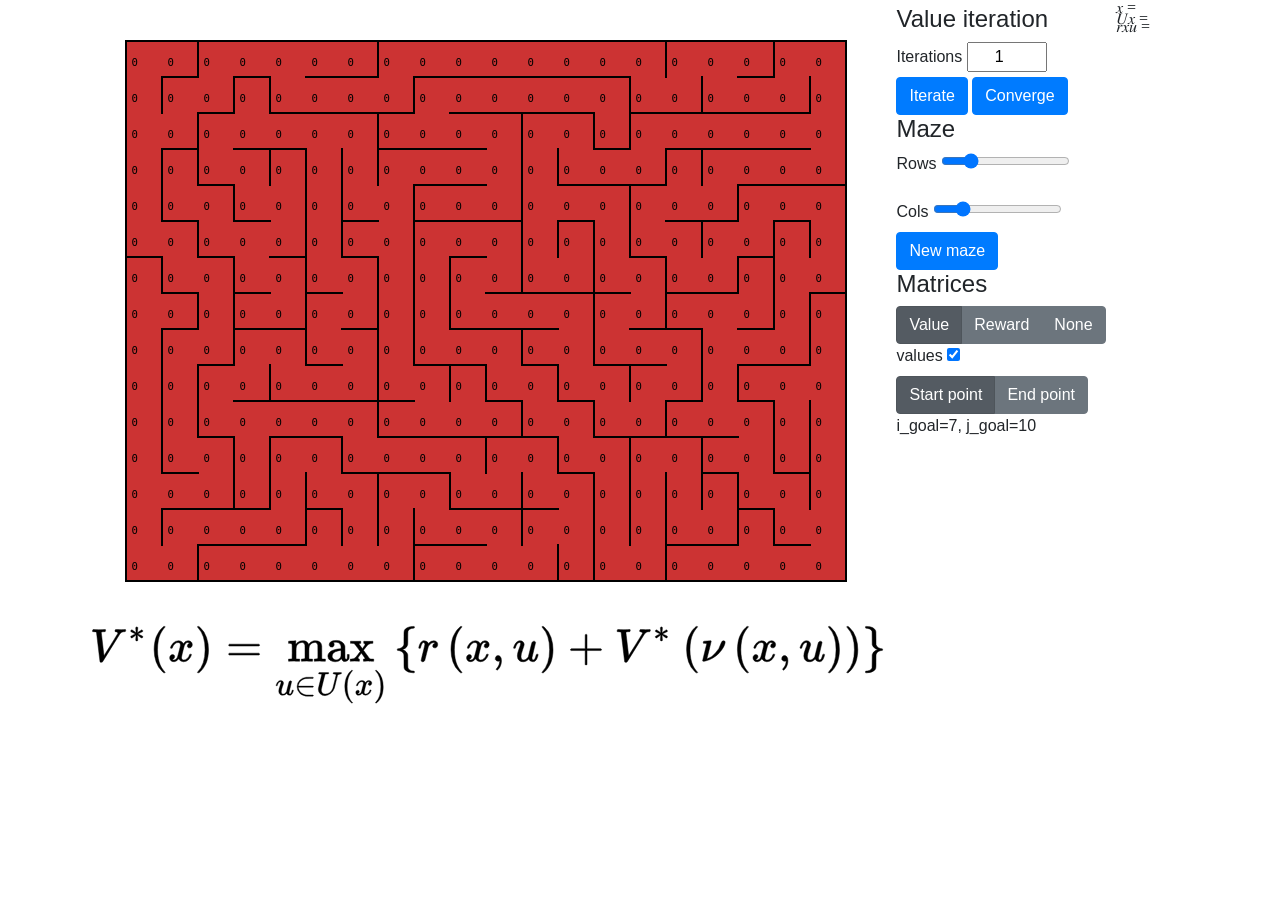
==== discrete_problems/index.html @ 03887115 "Ajout du de la mtable." ====
<!DOCTYPE html>
<html lang="fr">
  <head>
    <meta charset="UTF-8">
    <link rel="stylesheet" href="index.css">
	<link rel="stylesheet"
		  href="https://maxcdn.bootstrapcdn.com/bootstrap/4.0.0/css/bootstrap.min.css"
		  integrity="sha384-Gn5384xqQ1aoWXA+058RXPxPg6fy4IWvTNh0E263XmFcJlSAwiGgFAW/dAiS6JXm"
		  crossorigin="anonymous">
    <title>Discrete problems</title>
  </head>
  <body>
    <main class="container">
	  <section id="first_section" class="float-left">
		<canvas id="main_canvas" width="640px" height="480px"></canvas>
		<img src="bellman_equation3.svg" alt="Bellman's equation">
	  </section>
	  <section class="float-left">
		<h4>Value iteration</h4>
		<form>
		  <div>
			<label for="iteration_number_input">Iterations</label>
			<input type="number" id="iteration_number_input" min="1" max="10000" value="1">
		  </div>
		  <button type="submit" id="iteration_button"
				  class="btn btn-primary">
			Iterate
		  </button>
		  <button type="submit" id="converge_button"
				  class="btn btn-primary">
			Converge
		  </button>
		</form>
		<h4>Maze</h4>
		<form>
		  <div class="form-group">
			<label for="rows_input">Rows</label>
			<input type="range" id="rows_input" min="1" max="100" value="20">
		  </div>
		  <div>
			<label for="cols_input">Cols</label>
			<input type="range" id="cols_input" min="1" max="100" value="20">
		  </div>
		  <button type="submit" class="btn btn-primary" id="new_maze_button">New maze</button>
		</form>
		<h4>Matrices</h4>
		<form id="matrices_options_group">
		  <div class="btn-group btn-group-toggle" data-toggle="buttons">
			<label class="btn btn-secondary active">
			  <input type="radio" name="matrices_options" id="value_option" checked> Value
			</label>
			<label class="btn btn-secondary">
			  <input type="radio" name="matrices_options" id="reward_option" > Reward
			</label>
			<label class="btn btn-secondary">
			  <input type="radio" name="matrices_options" id="none_option" > None
			</label>
		  </div>
		</form>
		<div>
		  <label for="draw_checked_input">values</label>
		  <input type="checkbox" id="draw_checked_input"
				 autocomplete="off" checked >
		</div>
		<form id="mouse_options_group">
		  <div class="btn-group btn-group-toggle" data-toggle="buttons">
			<label class="btn btn-secondary active">
			  <input type="radio" name="mouse_options"
					 id="start_point_option" checked >
			  Start point
			</label>
			<label class="btn btn-secondary">
			  <input type="radio" name="mouse_options"
					 id="end_point_option" >
			  End point
			</label>
		  </div>
		</form>
		<p>i_goal=<span id="i_goal">?</span>, j_goal=<span id="j_goal">?</span></p>
	  </section>
	  <section class="float-left">
		<math>
		  <mtable>
			<mtr>
			  <mrow>
				<mi>x</mi>
				<mo>=</mo>
				<mfenced open="(" close=")" separator=",">
				  <mi id="mi_i_mouse">
				  </mi>
				  <mi id="mi_j_mouse">
				  </mi>
				</mfenced>
			  </mrow>
			</mtr>
			<mtr>
			  <mrow>
				<mrow>
				  <mi>U</mi>
				  <mo>&#x2061;<!--FUNCTION APPLICATION--></mo>
				  <mfenced open="(" close=")" separator=",">
					<mi>x</mi>
				  </mfenced>
				</mrow>
				<mo>=</mo>
				<mfenced open="{" close="}" separator="," id="mi_possible_actions">
				</mfenced>
			  </mrow>
			</mtr>
			<mtr>
			  <mrow>
				<mi>r</mi>
				<mo>&#x2061;<!--FUNCTION APPLICATION--></mo>
				<mfenced>
				  <mi>x</mi>
				  <mi>u</mi>
				</mfenced>
				<mo>=</mo>
				<mi id="mi_reward"></mi>
			  </mrow>
			</mtr>
		</math>
	  </section>
	</main>
	<script src="discrete_problems.js"></script>
  </body>
</html>
---- discrete_problems/index.css ----
body {
	text-align: center;
}
main {
	/*display: flex;*/
}
section {
	/*border: solid 1px;*/
	padding: 5px;
}
canvas {
	/*border: solid 1px;*/
	/*border-color: 'black';*/
}
input[type="number"] {
	width: 5em;
	text-align: center;
}
#mathml_container {
	font-size: x-large;
}
.hidden {
	display: none;
}
.small-font {
	font-size: small;
}
.x-small-font {
	font-size: x-small;
}
.x-variable {
	font-size: small;
}
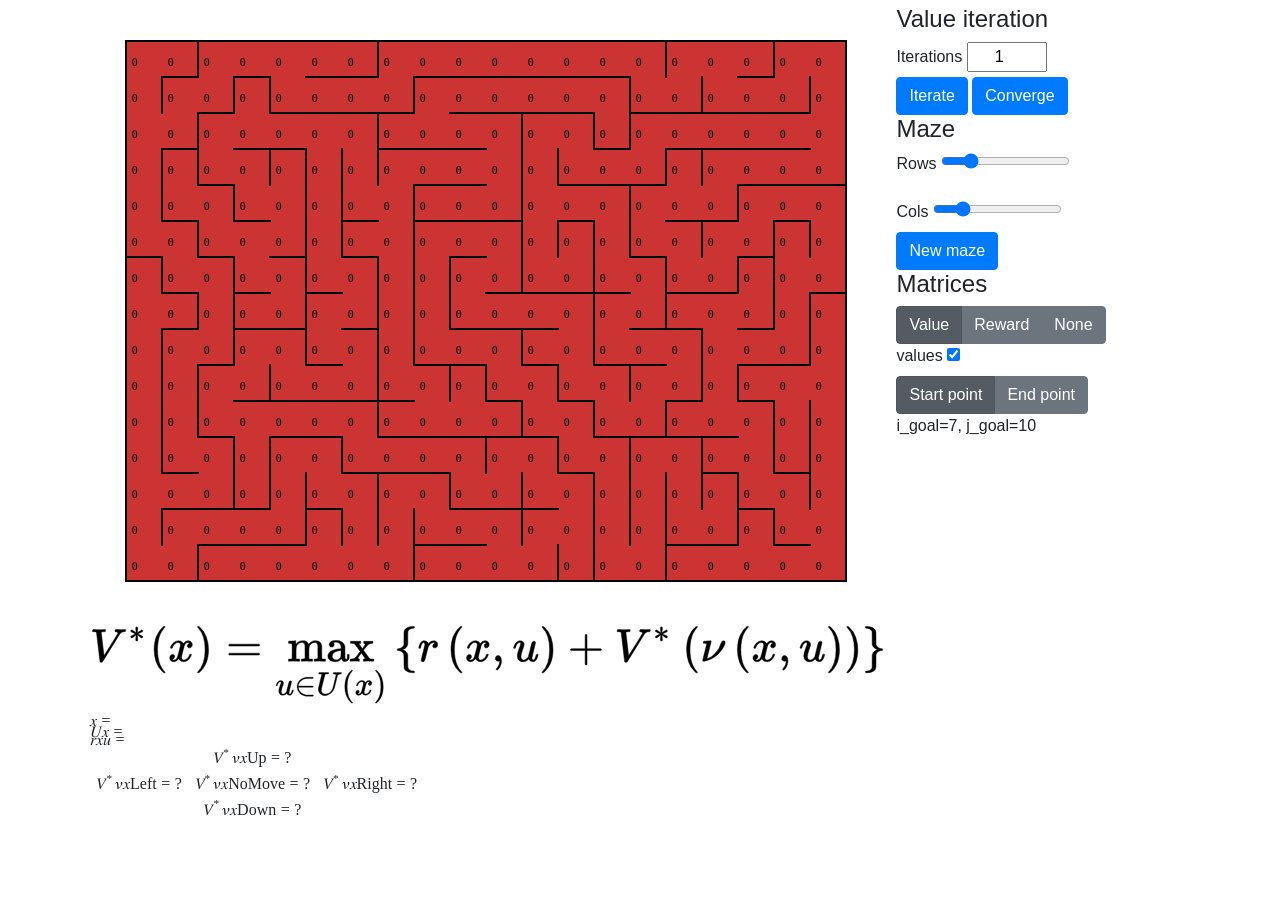
==== commit 17ff55af: "Les différentes valeurs de V(v(x,u)) fonctionnent mais c'est moche. Attention aux appels multiples à" ====
--- a/discrete_problems/index.html
+++ b/discrete_problems/index.html
@@ -120,6 +120,130 @@
 			  </mrow>
 			</mtr>
 		</math>
+		<br>
+		<math>
+		  <mtable>
+			<mtr>
+			  <mtd>
+			  </mtd>
+			  <mtd>
+				<mrow>
+				  <msup>
+					<mi>V</mi>
+					<mo>*</mo>
+				  </msup>
+				  <mo>&#x2061;<!--FUNCTION APPLICATION--></mo>
+				  <mfenced>
+					<mrow>
+					  <mi>&nu;</mi>
+					  <mo>&#x2061;<!--FUNCTION APPLICATION--></mo>
+					  <mfenced>
+						<mi>x</mi>
+						<mi>Up</mi>
+					  </mfenced>
+					</mrow>
+				  </mfenced>
+				  <mo>=</mo>
+				  <mi id="mi_up">?</mi>
+				</mrow>
+			  </mtd>
+			  <mtd>
+			  </mtd>
+			</mtr>
+			<mtr>
+			  <mtd>
+				<mrow>
+				  <msup>
+					<mi>V</mi>
+					<mo>*</mo>
+				  </msup>
+				  <mo>&#x2061;<!--FUNCTION APPLICATION--></mo>
+				  <mfenced>
+					<mrow>
+					  <mi>&nu;</mi>
+					  <mo>&#x2061;<!--FUNCTION APPLICATION--></mo>
+					  <mfenced>
+						<mi>x</mi>
+						<mi>Left</mi>
+					  </mfenced>
+					</mrow>
+				  </mfenced>
+				  <mo>=</mo>
+				  <mi id="mi_left">?</mi>
+				</mrow>
+			  </mtd>
+			  <mtd>
+				<mrow>
+				  <msup>
+					<mi>V</mi>
+					<mo>*</mo>
+				  </msup>
+				  <mo>&#x2061;<!--FUNCTION APPLICATION--></mo>
+				  <mfenced>
+					<mrow>
+					  <mi>&nu;</mi>
+					  <mo>&#x2061;<!--FUNCTION APPLICATION--></mo>
+					  <mfenced>
+						<mi>x</mi>
+						<mi>NoMove</mi>
+					  </mfenced>
+					</mrow>
+				  </mfenced>
+				  <mo>=</mo>
+				  <mi id="mi_no_move">?</mi>
+				</mrow>
+			  </mtd>
+			  <mtd>
+				<mrow>
+				  <msup>
+					<mi>V</mi>
+					<mo>*</mo>
+				  </msup>
+				  <mo>&#x2061;<!--FUNCTION APPLICATION--></mo>
+				  <mfenced>
+					<mrow>
+					  <mi>&nu;</mi>
+					  <mo>&#x2061;<!--FUNCTION APPLICATION--></mo>
+					  <mfenced>
+						<mi>x</mi>
+						<mi>Right</mi>
+					  </mfenced>
+					</mrow>
+				  </mfenced>
+				  <mo>=</mo>
+				  <mi id="mi_right">?</mi>
+				</mrow>
+			  </mtd>
+			</mtr>
+			<mtr>
+			  <mtd>
+			  </mtd>
+			  <mtd>
+				<mrow>
+				  <msup>
+					<mi>V</mi>
+					<mo>*</mo>
+				  </msup>
+				  <mo>&#x2061;<!--FUNCTION APPLICATION--></mo>
+				  <mfenced>
+					<mrow>
+					  <mi>&nu;</mi>
+					  <mo>&#x2061;<!--FUNCTION APPLICATION--></mo>
+					  <mfenced>
+						<mi>x</mi>
+						<mi>Down</mi>
+					  </mfenced>
+					</mrow>
+				  </mfenced>
+				  <mo>=</mo>
+				  <mi id="mi_down">?</mi>
+				</mrow>
+			  </mtd>
+			  <mtd>
+			  </mtd>
+			</mtr>
+		  </mtable>
+		</math>
 	  </section>
 	</main>
 	<script src="discrete_problems.js"></script>
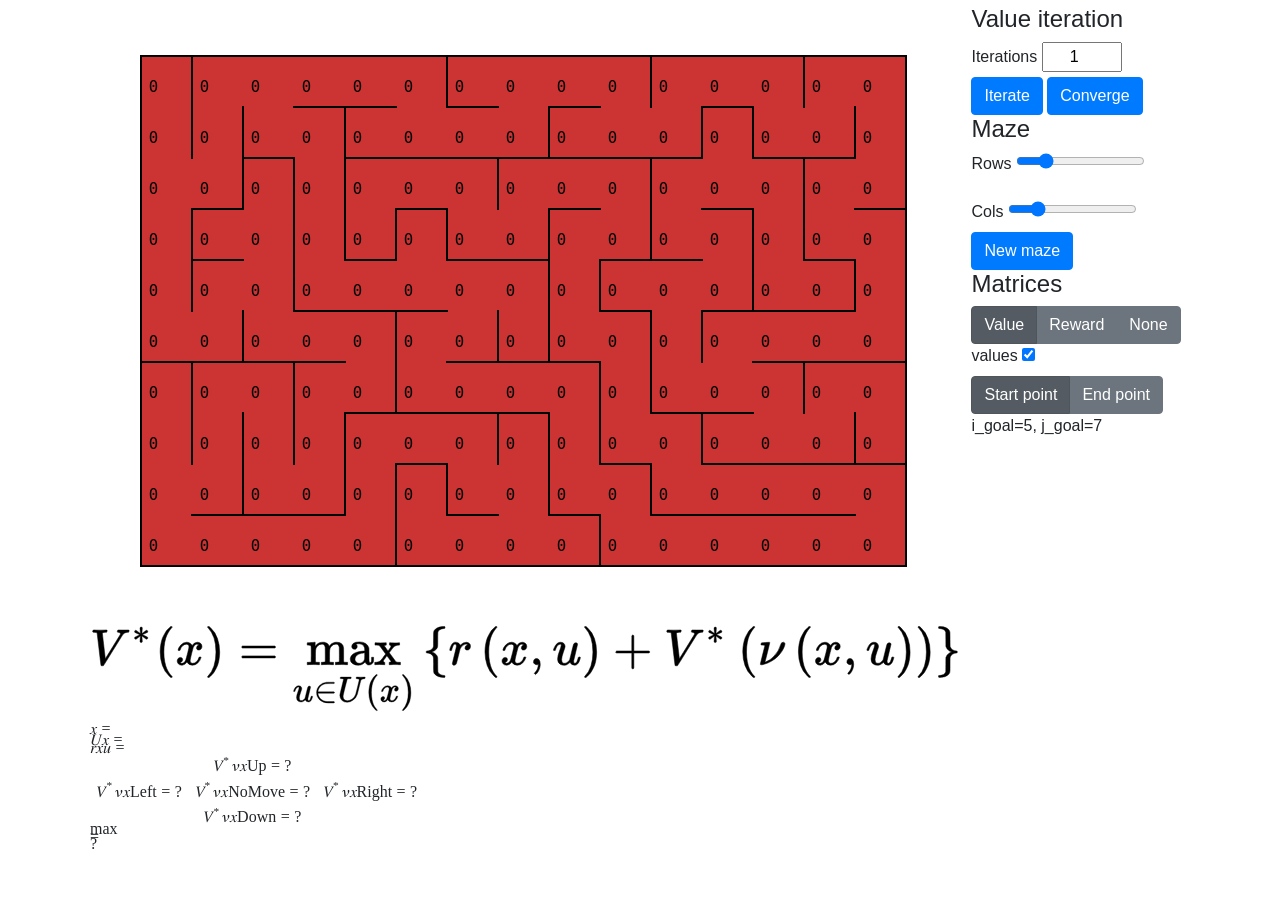
==== commit 99e54e20: "Add max value in the html." ====
--- a/discrete_problems/index.html
+++ b/discrete_problems/index.html
@@ -242,6 +242,11 @@
 			  <mtd>
 			  </mtd>
 			</mtr>
+			<mtr>
+			  <mi>max</mi>
+			  <mo>=</mo>
+			  <mi id="mi_max">?</mi>
+			</mtr>
 		  </mtable>
 		</math>
 	  </section>
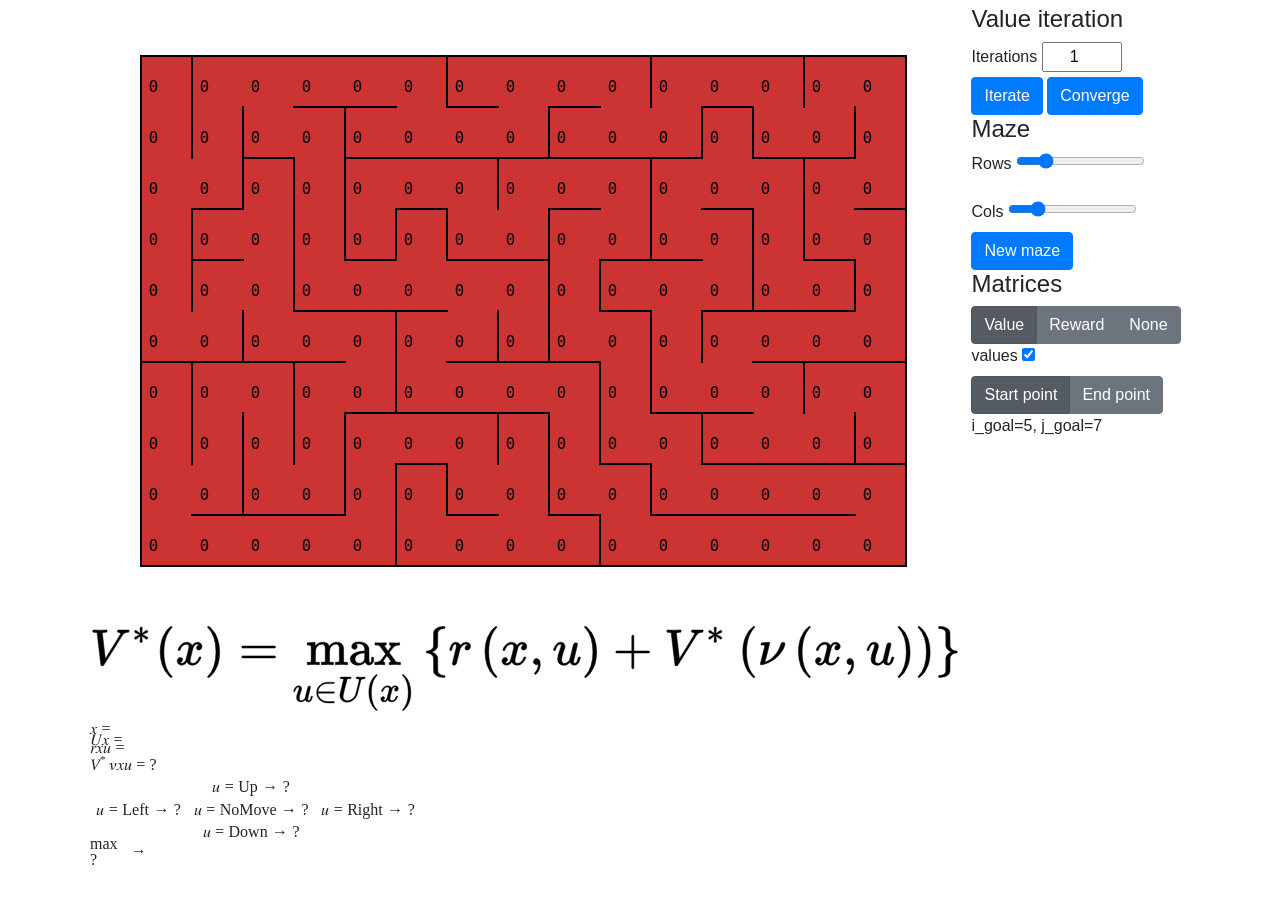
==== commit df7c71ee: "Lightned version of maximum display." ====
--- a/discrete_problems/index.html
+++ b/discrete_problems/index.html
@@ -122,28 +122,40 @@
 		</math>
 		<br>
 		<math>
+		  <mrow>
+			<msup>
+			  <mi>V</mi>
+			  <mo>*</mo>
+			</msup>
+			<mo>&#x2061;<!--FUNCTION APPLICATION--></mo>
+			<mfenced>
+			  <mrow>
+				<mi>&nu;</mi>
+				<mo>&#x2061;<!--FUNCTION APPLICATION--></mo>
+				<mfenced>
+				  <mi>x</mi>
+				  <mi>u</mi>
+				</mfenced>
+			  </mrow>
+			</mfenced>
+			<mo>=</mo>
+			<mi>?</mi>
+		  </mrow>
+		</math>
+		<br>
+		<math>
 		  <mtable>
 			<mtr>
 			  <mtd>
 			  </mtd>
 			  <mtd>
 				<mrow>
-				  <msup>
-					<mi>V</mi>
-					<mo>*</mo>
-				  </msup>
-				  <mo>&#x2061;<!--FUNCTION APPLICATION--></mo>
-				  <mfenced>
-					<mrow>
-					  <mi>&nu;</mi>
-					  <mo>&#x2061;<!--FUNCTION APPLICATION--></mo>
-					  <mfenced>
-						<mi>x</mi>
-						<mi>Up</mi>
-					  </mfenced>
-					</mrow>
-				  </mfenced>
-				  <mo>=</mo>
+				  <mrow>
+					<mi>u</mi>
+					<mo>=</mo>
+					<mi>Up</mi>
+				  </mrow>
+				  <mo>&rarr;</mo>
 				  <mi id="mi_up">?</mi>
 				</mrow>
 			  </mtd>
@@ -153,64 +165,34 @@
 			<mtr>
 			  <mtd>
 				<mrow>
-				  <msup>
-					<mi>V</mi>
-					<mo>*</mo>
-				  </msup>
-				  <mo>&#x2061;<!--FUNCTION APPLICATION--></mo>
-				  <mfenced>
-					<mrow>
-					  <mi>&nu;</mi>
-					  <mo>&#x2061;<!--FUNCTION APPLICATION--></mo>
-					  <mfenced>
-						<mi>x</mi>
-						<mi>Left</mi>
-					  </mfenced>
-					</mrow>
-				  </mfenced>
-				  <mo>=</mo>
+				  <mrow>
+					<mi>u</mi>
+					<mo>=</mo>
+					<mi>Left</mi>
+				  </mrow>
+				  <mo>&rarr;</mo>
 				  <mi id="mi_left">?</mi>
 				</mrow>
 			  </mtd>
 			  <mtd>
 				<mrow>
-				  <msup>
-					<mi>V</mi>
-					<mo>*</mo>
-				  </msup>
-				  <mo>&#x2061;<!--FUNCTION APPLICATION--></mo>
-				  <mfenced>
-					<mrow>
-					  <mi>&nu;</mi>
-					  <mo>&#x2061;<!--FUNCTION APPLICATION--></mo>
-					  <mfenced>
-						<mi>x</mi>
-						<mi>NoMove</mi>
-					  </mfenced>
-					</mrow>
-				  </mfenced>
-				  <mo>=</mo>
+				  <mrow>
+					<mi>u</mi>
+					<mo>=</mo>
+					<mi>NoMove</mi>
+				  </mrow>
+				  <mo>&rarr;</mo>
 				  <mi id="mi_no_move">?</mi>
 				</mrow>
 			  </mtd>
 			  <mtd>
 				<mrow>
-				  <msup>
-					<mi>V</mi>
-					<mo>*</mo>
-				  </msup>
-				  <mo>&#x2061;<!--FUNCTION APPLICATION--></mo>
-				  <mfenced>
-					<mrow>
-					  <mi>&nu;</mi>
-					  <mo>&#x2061;<!--FUNCTION APPLICATION--></mo>
-					  <mfenced>
-						<mi>x</mi>
-						<mi>Right</mi>
-					  </mfenced>
-					</mrow>
-				  </mfenced>
-				  <mo>=</mo>
+				  <mrow>
+					<mi>u</mi>
+					<mo>=</mo>
+					<mi>Right</mi>
+				  </mrow>
+				  <mo>&rarr;</mo>
 				  <mi id="mi_right">?</mi>
 				</mrow>
 			  </mtd>
@@ -220,22 +202,12 @@
 			  </mtd>
 			  <mtd>
 				<mrow>
-				  <msup>
-					<mi>V</mi>
-					<mo>*</mo>
-				  </msup>
-				  <mo>&#x2061;<!--FUNCTION APPLICATION--></mo>
-				  <mfenced>
-					<mrow>
-					  <mi>&nu;</mi>
-					  <mo>&#x2061;<!--FUNCTION APPLICATION--></mo>
-					  <mfenced>
-						<mi>x</mi>
-						<mi>Down</mi>
-					  </mfenced>
-					</mrow>
-				  </mfenced>
-				  <mo>=</mo>
+				  <mrow>
+					<mi>u</mi>
+					<mo>=</mo>
+					<mi>Down</mi>
+				  </mrow>
+				  <mo>&rarr;</mo>
 				  <mi id="mi_down">?</mi>
 				</mrow>
 			  </mtd>
@@ -244,7 +216,7 @@
 			</mtr>
 			<mtr>
 			  <mi>max</mi>
-			  <mo>=</mo>
+			  <mo>&rarr;</mo>
 			  <mi id="mi_max">?</mi>
 			</mtr>
 		  </mtable>
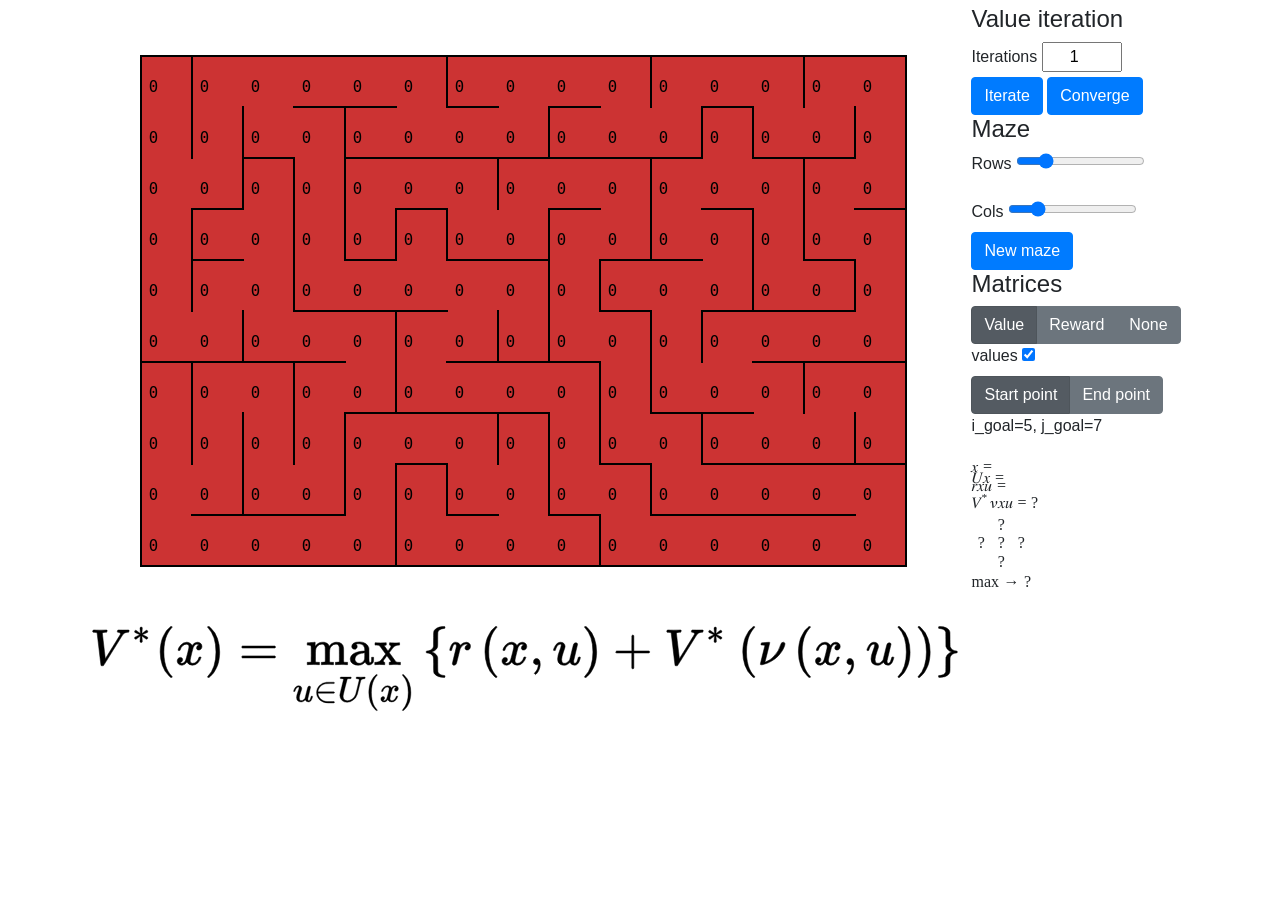
==== commit f128f8b9: "Even more lightened display." ====
--- a/discrete_problems/index.html
+++ b/discrete_problems/index.html
@@ -144,18 +144,12 @@
 		</math>
 		<br>
 		<math>
-		  <mtable>
-			<mtr>
-			  <mtd>
-			  </mtd>
-			  <mtd>
-				<mrow>
-				  <mrow>
-					<mi>u</mi>
-					<mo>=</mo>
-					<mi>Up</mi>
-				  </mrow>
-				  <mo>&rarr;</mo>
+		  <mtable rowlines="dashed" columnlines="dashed" columnwidth="50px">
+			<mtr>
+			  <mtd>
+			  </mtd>
+			  <mtd>
+				<mrow>
 				  <mi id="mi_up">?</mi>
 				</mrow>
 			  </mtd>
@@ -165,34 +159,16 @@
 			<mtr>
 			  <mtd>
 				<mrow>
-				  <mrow>
-					<mi>u</mi>
-					<mo>=</mo>
-					<mi>Left</mi>
-				  </mrow>
-				  <mo>&rarr;</mo>
 				  <mi id="mi_left">?</mi>
 				</mrow>
 			  </mtd>
 			  <mtd>
 				<mrow>
-				  <mrow>
-					<mi>u</mi>
-					<mo>=</mo>
-					<mi>NoMove</mi>
-				  </mrow>
-				  <mo>&rarr;</mo>
 				  <mi id="mi_no_move">?</mi>
 				</mrow>
 			  </mtd>
 			  <mtd>
 				<mrow>
-				  <mrow>
-					<mi>u</mi>
-					<mo>=</mo>
-					<mi>Right</mi>
-				  </mrow>
-				  <mo>&rarr;</mo>
 				  <mi id="mi_right">?</mi>
 				</mrow>
 			  </mtd>
@@ -202,24 +178,21 @@
 			  </mtd>
 			  <mtd>
 				<mrow>
-				  <mrow>
-					<mi>u</mi>
-					<mo>=</mo>
-					<mi>Down</mi>
-				  </mrow>
-				  <mo>&rarr;</mo>
 				  <mi id="mi_down">?</mi>
 				</mrow>
 			  </mtd>
 			  <mtd>
 			  </mtd>
 			</mtr>
-			<mtr>
-			  <mi>max</mi>
-			  <mo>&rarr;</mo>
-			  <mi id="mi_max">?</mi>
-			</mtr>
 		  </mtable>
+		</math>
+		<br>
+		<math>
+		  <mrow>
+			<mi>max</mi>
+			<mo>&rarr;</mo>
+			<mi id="mi_max">?</mi>
+		  </mrow>
 		</math>
 	  </section>
 	</main>
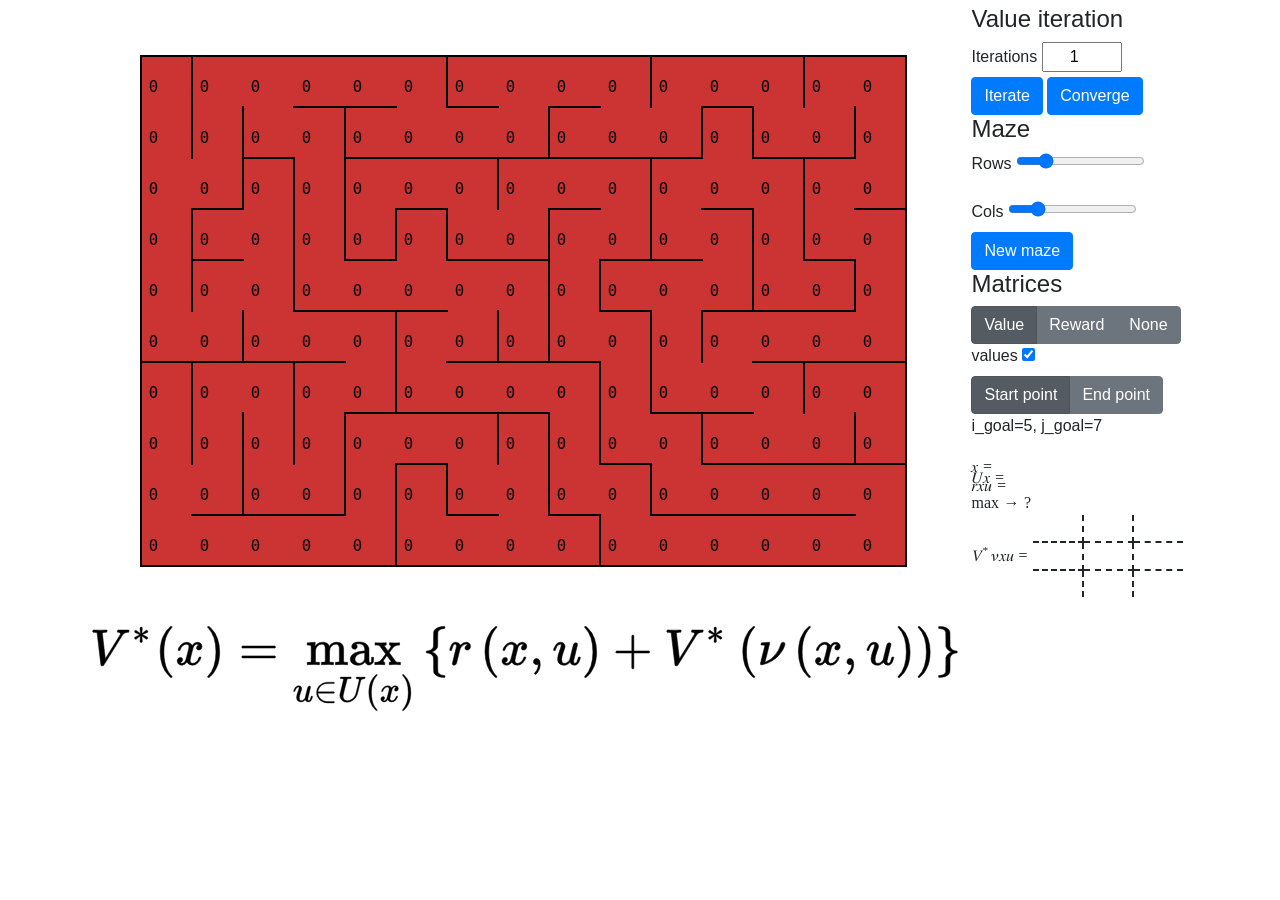
==== commit 4997531d: "Cool diplay for maximum value." ====
--- a/discrete_problems/index.html
+++ b/discrete_problems/index.html
@@ -123,77 +123,63 @@
 		<br>
 		<math>
 		  <mrow>
-			<msup>
-			  <mi>V</mi>
-			  <mo>*</mo>
-			</msup>
-			<mo>&#x2061;<!--FUNCTION APPLICATION--></mo>
-			<mfenced>
-			  <mrow>
-				<mi>&nu;</mi>
-				<mo>&#x2061;<!--FUNCTION APPLICATION--></mo>
-				<mfenced>
-				  <mi>x</mi>
-				  <mi>u</mi>
-				</mfenced>
-			  </mrow>
-			</mfenced>
-			<mo>=</mo>
-			<mi>?</mi>
-		  </mrow>
-		</math>
-		<br>
-		<math>
-		  <mtable rowlines="dashed" columnlines="dashed" columnwidth="50px">
-			<mtr>
-			  <mtd>
-			  </mtd>
-			  <mtd>
-				<mrow>
-				  <mi id="mi_up">?</mi>
-				</mrow>
-			  </mtd>
-			  <mtd>
-			  </mtd>
-			</mtr>
-			<mtr>
-			  <mtd>
-				<mrow>
-				  <mi id="mi_left">?</mi>
-				</mrow>
-			  </mtd>
-			  <mtd>
-				<mrow>
-				  <mi id="mi_no_move">?</mi>
-				</mrow>
-			  </mtd>
-			  <mtd>
-				<mrow>
-				  <mi id="mi_right">?</mi>
-				</mrow>
-			  </mtd>
-			</mtr>
-			<mtr>
-			  <mtd>
-			  </mtd>
-			  <mtd>
-				<mrow>
-				  <mi id="mi_down">?</mi>
-				</mrow>
-			  </mtd>
-			  <mtd>
-			  </mtd>
-			</mtr>
-		  </mtable>
-		</math>
-		<br>
-		<math>
-		  <mrow>
 			<mi>max</mi>
 			<mo>&rarr;</mo>
 			<mi id="mi_max">?</mi>
 		  </mrow>
 		</math>
+		<table id="max_value_grid">
+		  <tbody>
+			<tr>
+			  <td id="cell_1_0"></td>
+			  <td id="cell_1_1"></td>
+			  <td id="cell_1_2">
+				<math><mrow><mi id="mi_up"></mi></mrow></math>
+			  </td>
+			<td id="cell_1_3"></td>
+			</tr>
+			<tr>
+			  <td id="cell_2_0">
+				<math>
+				  <mrow>
+					<msup>
+					  <mi>V</mi>
+					  <mo>*</mo>
+					</msup>
+					<mo>&#x2061;<!--FUNCTION APPLICATION--></mo>
+					<mfenced>
+					  <mrow>
+						<mi>&nu;</mi>
+						<mo>&#x2061;<!--FUNCTION APPLICATION--></mo>
+						<mfenced>
+						  <mi>x</mi>
+						  <mi>u</mi>
+						</mfenced>
+					  </mrow>
+					</mfenced>
+				  <mo>=</mo>
+				</math>
+			  </td>
+			  <td id="cell_2_1">
+				<math><mrow><mi id="mi_left"></mi></mrow></math>
+			  </td>
+			  <td id="cell_2_2">
+				<math><mrow><mi id="mi_no_move"></mi></mrow></math>
+			  </td>
+			  <td id="cell_2_3">
+				<math><mrow><mi id="mi_right"></mi></mrow></math>
+			  </td>
+			</tr>
+			<tr>
+			  <td id="cell_3_0"></td>
+			  <td id="cell_3_1"></td>
+			  <td id="cell_3_2">
+				<math><mrow><mi id="mi_down"></mi></mrow></math>
+			  </td>
+			  <td id="cell_3_3"></td>
+			</tr>
+		  </tbody>
+		</table>
 	  </section>
 	</main>
 	<script src="discrete_problems.js"></script>
--- a/discrete_problems/index.css
+++ b/discrete_problems/index.css
@@ -1,3 +1,7 @@
+:root {
+	--max-value-border: dashed 2px;;
+}
+
 body {
 	text-align: center;
 }
@@ -31,3 +35,19 @@
 .x-variable {
 	font-size: small;
 }
+
+
+#max_value_grid td{
+	width: 50px;
+	text-align: center;
+}
+#cell_1_1, #cell_1_2, #cell_2_1, #cell_2_2 {
+	border-right: var(--max-value-border);
+	border-bottom: var(--max-value-border);
+}
+#cell_3_1, #cell_3_2 {
+	border-right: var(--max-value-border);
+}
+#cell_1_3, #cell_2_3 {
+	border-bottom: var(--max-value-border);
+}
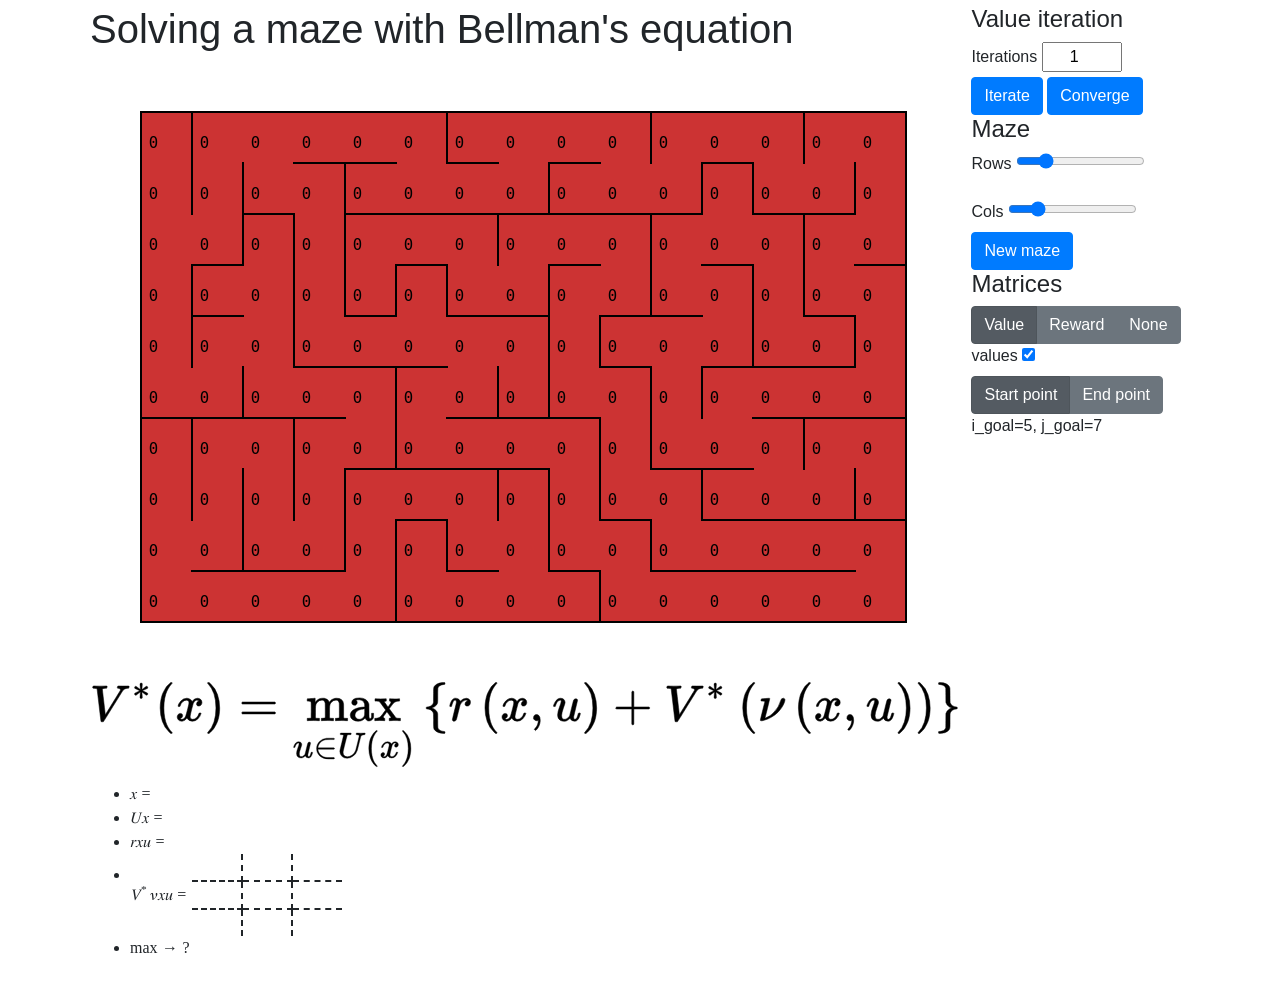
==== commit 0f4a4617: "Title changed." ====
--- a/discrete_problems/index.html
+++ b/discrete_problems/index.html
@@ -12,6 +12,9 @@
   <body>
     <main class="container">
 	  <section id="first_section" class="float-left">
+		<h1>
+		  Solving a maze with Bellman's equation
+		</h1>
 		<canvas id="main_canvas" width="640px" height="480px"></canvas>
 		<img src="bellman_equation3.svg" alt="Bellman's equation">
 	  </section>
@@ -79,9 +82,9 @@
 		<p>i_goal=<span id="i_goal">?</span>, j_goal=<span id="j_goal">?</span></p>
 	  </section>
 	  <section class="float-left">
-		<math>
-		  <mtable>
-			<mtr>
+		<ul>
+		  <li>
+			<math>
 			  <mrow>
 				<mi>x</mi>
 				<mo>=</mo>
@@ -92,8 +95,10 @@
 				  </mi>
 				</mfenced>
 			  </mrow>
-			</mtr>
-			<mtr>
+			</math>
+		  </li>
+		  <li>
+			<math>
 			  <mrow>
 				<mrow>
 				  <mi>U</mi>
@@ -106,8 +111,10 @@
 				<mfenced open="{" close="}" separator="," id="mi_possible_actions">
 				</mfenced>
 			  </mrow>
-			</mtr>
-			<mtr>
+			</math>
+		  </li>
+		  <li>
+			<math>
 			  <mrow>
 				<mi>r</mi>
 				<mo>&#x2061;<!--FUNCTION APPLICATION--></mo>
@@ -118,68 +125,72 @@
 				<mo>=</mo>
 				<mi id="mi_reward"></mi>
 			  </mrow>
-			</mtr>
-		</math>
-		<br>
-		<math>
-		  <mrow>
-			<mi>max</mi>
-			<mo>&rarr;</mo>
-			<mi id="mi_max">?</mi>
-		  </mrow>
-		</math>
-		<table id="max_value_grid">
-		  <tbody>
-			<tr>
-			  <td id="cell_1_0"></td>
-			  <td id="cell_1_1"></td>
-			  <td id="cell_1_2">
-				<math><mrow><mi id="mi_up"></mi></mrow></math>
-			  </td>
-			<td id="cell_1_3"></td>
-			</tr>
-			<tr>
-			  <td id="cell_2_0">
-				<math>
-				  <mrow>
-					<msup>
-					  <mi>V</mi>
-					  <mo>*</mo>
-					</msup>
-					<mo>&#x2061;<!--FUNCTION APPLICATION--></mo>
-					<mfenced>
+			</math>
+		  </li>
+		  <li>
+			<table id="max_value_grid">
+			  <tbody>
+				<tr>
+				  <td id="cell_1_0"></td>
+				  <td id="cell_1_1"></td>
+				  <td id="cell_1_2">
+					<math><mrow><mi id="mi_up"></mi></mrow></math>
+				  </td>
+				  <td id="cell_1_3"></td>
+				</tr>
+				<tr>
+				  <td id="cell_2_0">
+					<math>
 					  <mrow>
-						<mi>&nu;</mi>
+						<msup>
+						  <mi>V</mi>
+						  <mo>*</mo>
+						</msup>
 						<mo>&#x2061;<!--FUNCTION APPLICATION--></mo>
 						<mfenced>
-						  <mi>x</mi>
-						  <mi>u</mi>
+						  <mrow>
+							<mi>&nu;</mi>
+							<mo>&#x2061;<!--FUNCTION APPLICATION--></mo>
+							<mfenced>
+							  <mi>x</mi>
+							  <mi>u</mi>
+							</mfenced>
+						  </mrow>
 						</mfenced>
-					  </mrow>
-					</mfenced>
-				  <mo>=</mo>
-				</math>
-			  </td>
-			  <td id="cell_2_1">
-				<math><mrow><mi id="mi_left"></mi></mrow></math>
-			  </td>
-			  <td id="cell_2_2">
-				<math><mrow><mi id="mi_no_move"></mi></mrow></math>
-			  </td>
-			  <td id="cell_2_3">
-				<math><mrow><mi id="mi_right"></mi></mrow></math>
-			  </td>
-			</tr>
-			<tr>
-			  <td id="cell_3_0"></td>
-			  <td id="cell_3_1"></td>
-			  <td id="cell_3_2">
-				<math><mrow><mi id="mi_down"></mi></mrow></math>
-			  </td>
-			  <td id="cell_3_3"></td>
-			</tr>
-		  </tbody>
-		</table>
+						<mo>=</mo>
+					</math>
+				  </td>
+				  <td id="cell_2_1">
+					<math><mrow><mi id="mi_left"></mi></mrow></math>
+				  </td>
+				  <td id="cell_2_2">
+					<math><mrow><mi id="mi_no_move"></mi></mrow></math>
+				  </td>
+				  <td id="cell_2_3">
+					<math><mrow><mi id="mi_right"></mi></mrow></math>
+				  </td>
+				</tr>
+				<tr>
+				  <td id="cell_3_0"></td>
+				  <td id="cell_3_1"></td>
+				  <td id="cell_3_2">
+					<math><mrow><mi id="mi_down"></mi></mrow></math>
+				  </td>
+				  <td id="cell_3_3"></td>
+				</tr>
+			  </tbody>
+			</table>
+		  </li>
+		  <li>
+			<math>
+			  <mrow>
+				<mi>max</mi>
+				<mo>&rarr;</mo>
+				<mi id="mi_max">?</mi>
+			  </mrow>
+			</math>
+		  </li>
+		</ul>
 	  </section>
 	</main>
 	<script src="discrete_problems.js"></script>
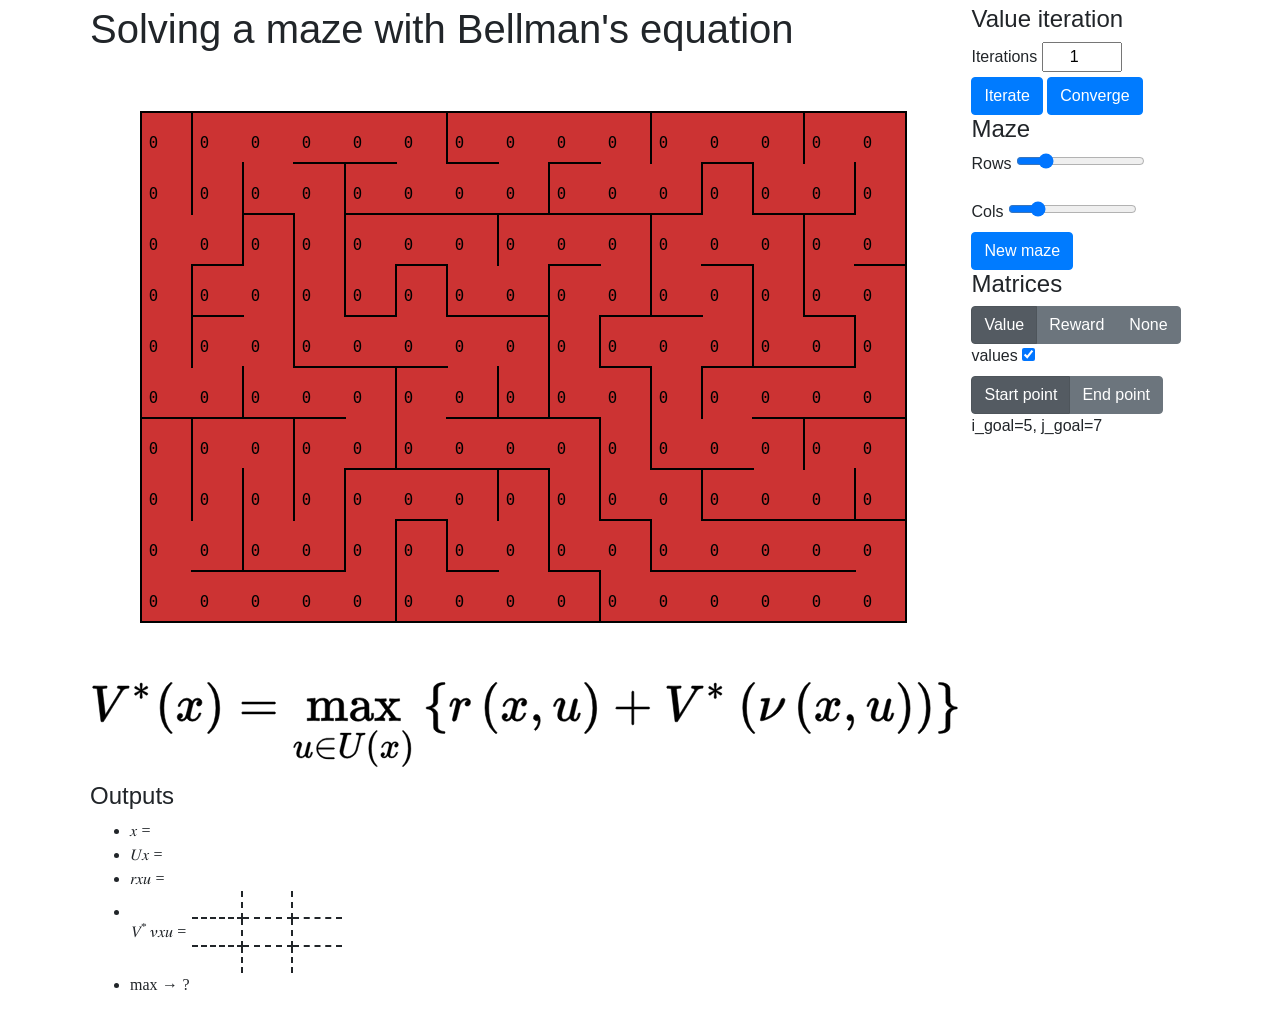
==== commit 3bd6a3f3: "W3C warnings removed." ====
--- a/discrete_problems/index.html
+++ b/discrete_problems/index.html
@@ -15,7 +15,7 @@
 		<h1>
 		  Solving a maze with Bellman's equation
 		</h1>
-		<canvas id="main_canvas" width="640px" height="480px"></canvas>
+		<canvas id="main_canvas" width="640" height="480"></canvas>
 		<img src="bellman_equation3.svg" alt="Bellman's equation">
 	  </section>
 	  <section class="float-left">
@@ -62,8 +62,7 @@
 		</form>
 		<div>
 		  <label for="draw_checked_input">values</label>
-		  <input type="checkbox" id="draw_checked_input"
-				 autocomplete="off" checked >
+		  <input type="checkbox" id="draw_checked_input" checked >
 		</div>
 		<form id="mouse_options_group">
 		  <div class="btn-group btn-group-toggle" data-toggle="buttons">
@@ -82,13 +81,14 @@
 		<p>i_goal=<span id="i_goal">?</span>, j_goal=<span id="j_goal">?</span></p>
 	  </section>
 	  <section class="float-left">
+		<h4>Outputs</h4>
 		<ul>
 		  <li>
 			<math>
 			  <mrow>
 				<mi>x</mi>
 				<mo>=</mo>
-				<mfenced open="(" close=")" separator=",">
+				<mfenced open="(" close=")">
 				  <mi id="mi_i_mouse">
 				  </mi>
 				  <mi id="mi_j_mouse">
@@ -103,12 +103,12 @@
 				<mrow>
 				  <mi>U</mi>
 				  <mo>&#x2061;<!--FUNCTION APPLICATION--></mo>
-				  <mfenced open="(" close=")" separator=",">
+				  <mfenced open="(" close=")">
 					<mi>x</mi>
 				  </mfenced>
 				</mrow>
 				<mo>=</mo>
-				<mfenced open="{" close="}" separator="," id="mi_possible_actions">
+				<mfenced open="{" close="}" id="mi_possible_actions">
 				</mfenced>
 			  </mrow>
 			</math>
@@ -158,6 +158,7 @@
 						  </mrow>
 						</mfenced>
 						<mo>=</mo>
+					  </mrow>
 					</math>
 				  </td>
 				  <td id="cell_2_1">
--- a/discrete_problems/index.css
+++ b/discrete_problems/index.css
@@ -15,6 +15,9 @@
 canvas {
 	/*border: solid 1px;*/
 	/*border-color: 'black';*/
+}
+canvas:hover {
+	cursor: pointer;
 }
 input[type="number"] {
 	width: 5em;
